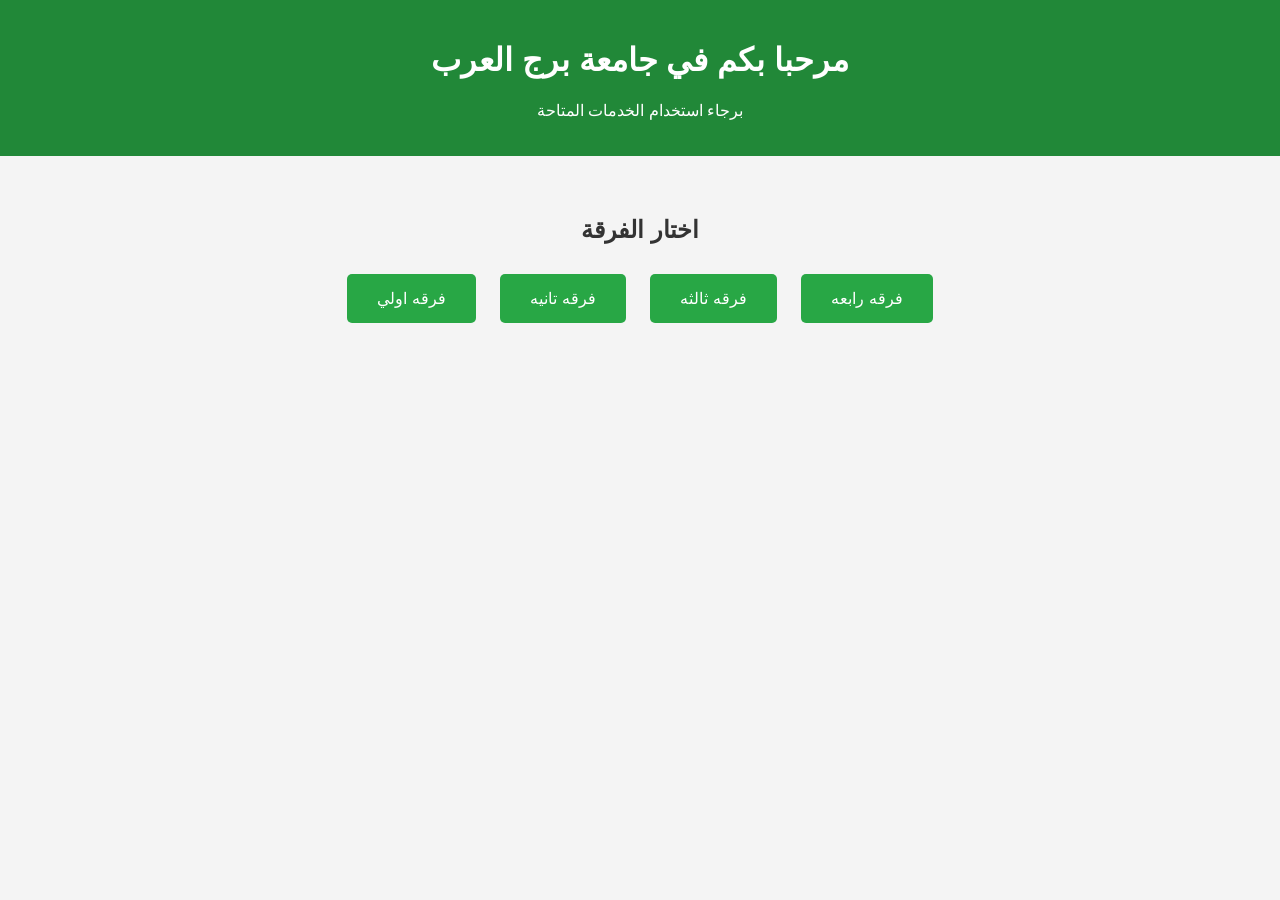
==== index.html @ a1711d14 "Add files via upload" ====
<!DOCTYPE html>
<html lang="en">
<head>
    <meta charset="UTF-8">
    <meta name="viewport" content="width=device-width, initial-scale=1.0">
    <title>جامعة برج العرب - اختار الفرقة</title>
    <link rel="shortcut icon" href="download.png" type="image/x-icon">
    <link rel="stylesheet" href="styles.css"> <!-- Link to CSS file -->
</head>
<body>
    <header>
        <h1>مرحبا بكم في جامعة برج العرب</h1>
        <p>برجاء استخدام الخدمات المتاحة</p>
    </header>
    
    <main>
        <section id="buttons-section">
            <h2>اختار الفرقة</h2>
            <button id="btn1">فرقه اولي</button> <!-- Button 1 -->
            <button id="btn2">فرقه تانيه</button> <!-- Button 2 -->
            <button id="btn3">فرقه ثالثه</button> <!-- Button 3 -->
            <button id="btn4">فرقه رابعه</button> <!-- Button 4 -->
        </section>
    </main>

    <script src="script.js"></script> <!-- Link to JS file -->
</body>
</html>
---- styles.css ----
/* Basic reset and body styles */
body {
    font-family: Arial, sans-serif;
    margin: 0;
    padding: 0;
    background-color: #f4f4f4; /* Light gray background */
    color: #333; /* Dark text color */
}

header {
    background-color: #218838; /* Blue header background */
    color: white;
    padding: 20px;
    text-align: center;
}

main {
    padding: 20px;
    text-align: center;
}

#buttons-section {
    margin-top: 40px;
}

button {
    background-color: #28a745; /* Green button color */
    color: white;
    padding: 15px 30px; /* Padding for button size */
    margin: 10px; /* Space between buttons */
    border: none; /* No border */
    border-radius: 5px; /* Rounded corners */
    font-size: 16px; /* Font size */
    cursor: pointer; /* Pointer on hover */
    transition: background-color 0.3s; /* Smooth color transition */
}

button:hover {
    background-color: #218838; /* Darker green on hover */
}

footer {
    background-color: #333; /* Dark footer */
    color: white;
    text-align: center;
    padding: 10px;
    position: fixed;
    bottom: 0;
    width: 100%;
}
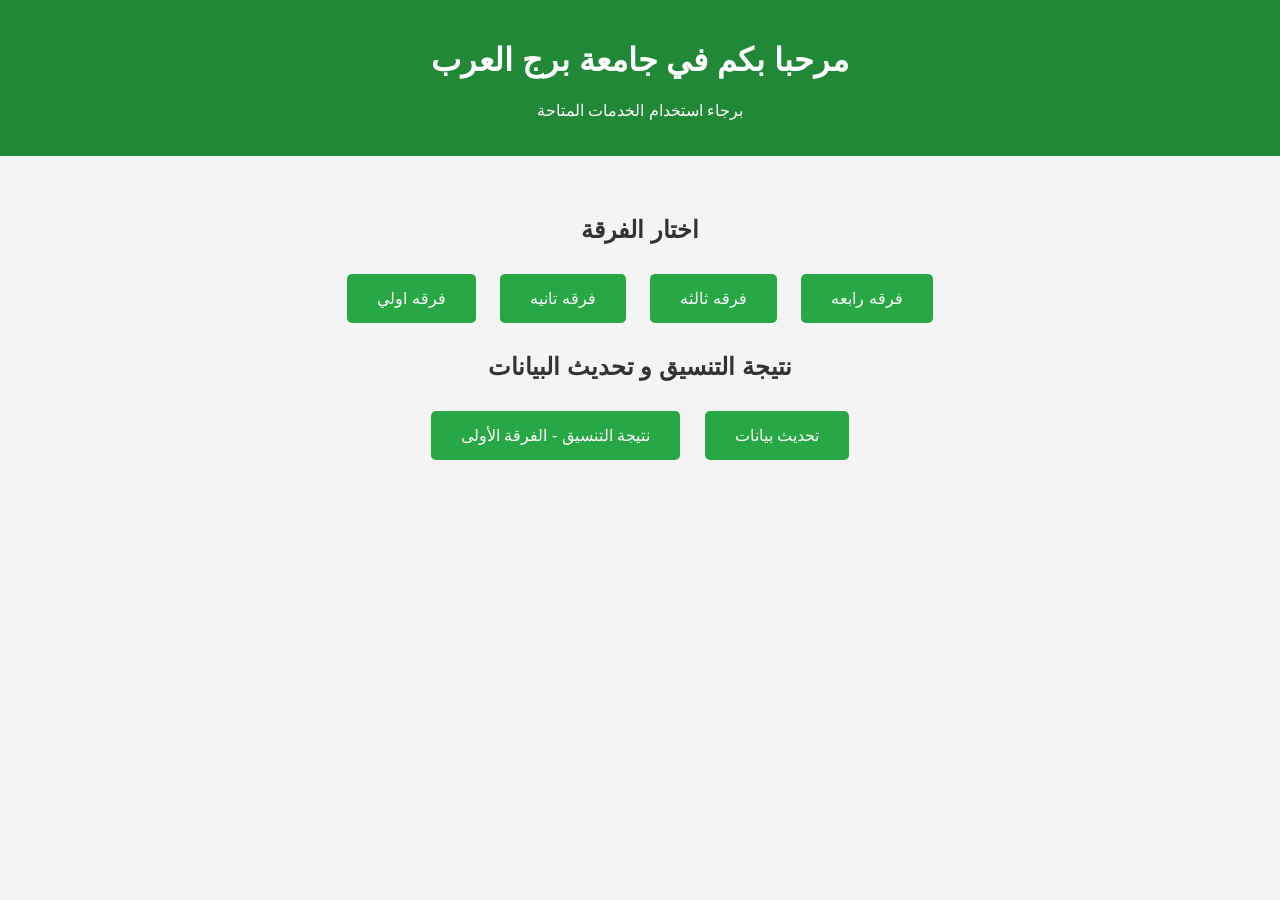
==== commit bcf9c8d2: "Add coordination results section to index.html Added a new section for coordination results and data" ====
--- a/index.html
+++ b/index.html
@@ -20,9 +20,16 @@
             <button id="btn2">فرقه تانيه</button> <!-- Button 2 -->
             <button id="btn3">فرقه ثالثه</button> <!-- Button 3 -->
             <button id="btn4">فرقه رابعه</button> <!-- Button 4 -->
+            
+        </section>
+
+        <section id="coordination-results-section">
+            <h2>نتيجة التنسيق و تحديث البيانات </h2>
+            <button id="coordination-btn1">نتيجة التنسيق - الفرقة الأولى</button>
+            <button id="coordination-btn2"> تحديث بيانات </button>
         </section>
     </main>
 
     <script src="script.js"></script> <!-- Link to JS file -->
 </body>
-</html>+</html>
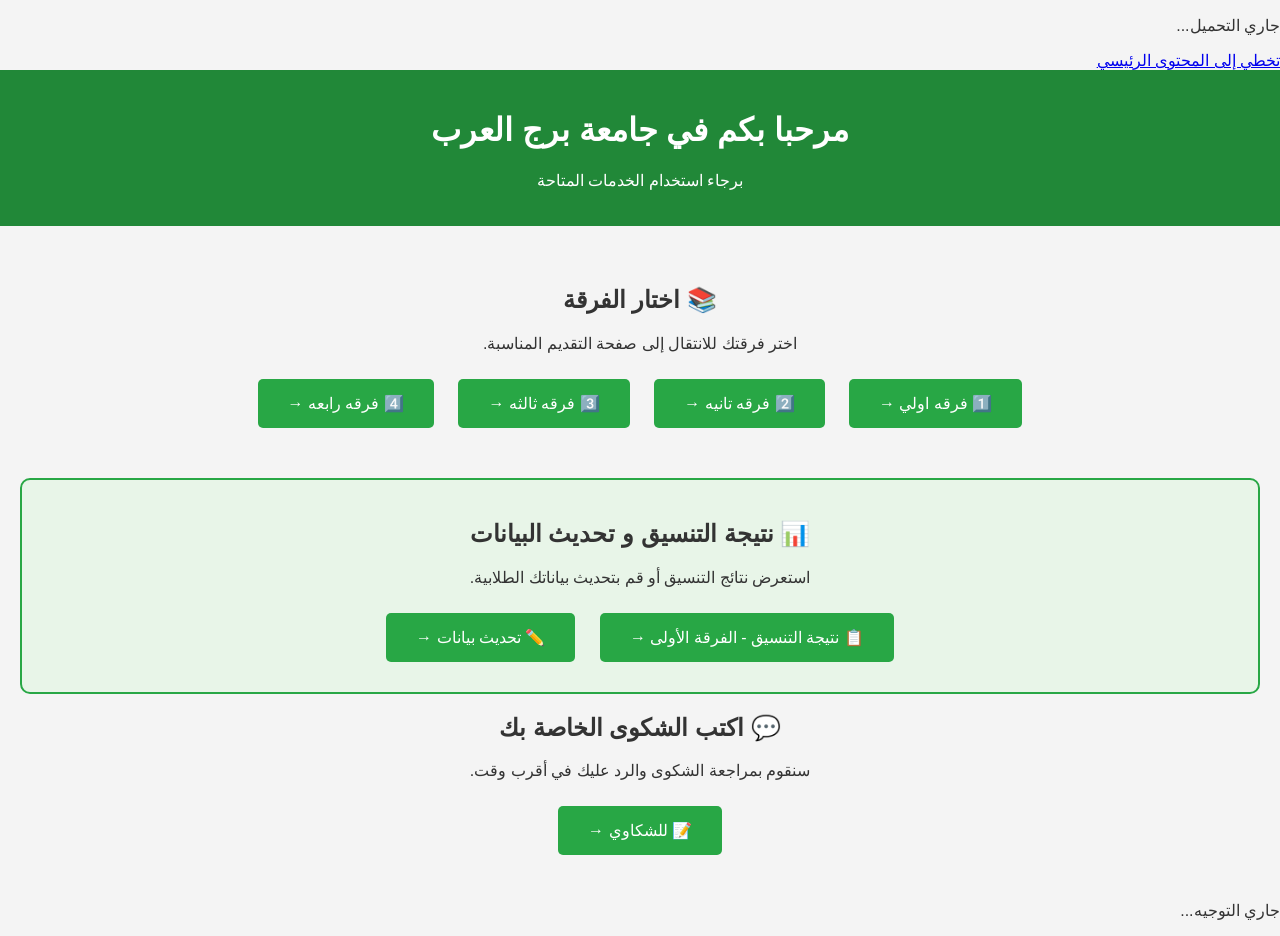
==== commit 87db6bdb: "Refactor index.html for RTL and accessibility enhancements Updated the HTML structure to support RTL" ====
--- a/index.html
+++ b/index.html
@@ -1,35 +1,136 @@
 <!DOCTYPE html>
-<html lang="en">
+<html lang="ar" dir="rtl">
 <head>
     <meta charset="UTF-8">
     <meta name="viewport" content="width=device-width, initial-scale=1.0">
+    <meta name="theme-color" content="#28a745">
+    <meta name="description" content="جامعة برج العرب - نظام التقديم الإلكتروني للفرق الدراسية المختلفة ونتائج التنسيق">
     <title>جامعة برج العرب - اختار الفرقة</title>
     <link rel="shortcut icon" href="download.png" type="image/x-icon">
-    <link rel="stylesheet" href="styles.css"> <!-- Link to CSS file -->
+    <link rel="stylesheet" href="styles.css">
 </head>
 <body>
+    <!-- Simple Loading Overlay -->
+    <div id="page-loader" class="page-loader">
+        <div class="loader-spinner"></div>
+        <p class="loader-text">جاري التحميل...</p>
+    </div>
+
+    <a href="#main-content" class="skip-link">تخطي إلى المحتوى الرئيسي</a>
+    
     <header>
-        <h1>مرحبا بكم في جامعة برج العرب</h1>
-        <p>برجاء استخدام الخدمات المتاحة</p>
+        <div class="header-content">
+            <h1 class="fade-in-up">مرحبا بكم في جامعة برج العرب</h1>
+            <p class="fade-in-up delay-1">برجاء استخدام الخدمات المتاحة</p>
+        </div>
     </header>
     
-    <main>
-        <section id="buttons-section">
-            <h2>اختار الفرقة</h2>
-            <button id="btn1">فرقه اولي</button> <!-- Button 1 -->
-            <button id="btn2">فرقه تانيه</button> <!-- Button 2 -->
-            <button id="btn3">فرقه ثالثه</button> <!-- Button 3 -->
-            <button id="btn4">فرقه رابعه</button> <!-- Button 4 -->
-            
+    <main id="main-content">
+        <section id="buttons-section" class="section-card fade-in-up delay-2" aria-labelledby="choose-grade-title">
+            <div class="section-header">
+                <h2 id="choose-grade-title">
+                    <span class="icon">📚</span>
+                    اختار الفرقة
+                </h2>
+                <p id="choose-grade-desc">اختر فرقتك للانتقال إلى صفحة التقديم المناسبة.</p>
+            </div>
+            <div role="group" class="button-grid" aria-labelledby="choose-grade-title" aria-describedby="choose-grade-desc">
+                <button id="btn1" type="button" class="btn-primary" aria-label="الانتقال إلى تقديم الفرقة الأولى" title="تقديم الفرقة الأولى">
+                    <span class="btn-icon">1️⃣</span>
+                    <span class="btn-text">فرقه اولي</span>
+                    <span class="btn-arrow">→</span>
+                </button>
+                <button id="btn2" type="button" class="btn-primary" aria-label="الانتقال إلى تقديم الفرقة الثانية" title="تقديم الفرقة الثانية">
+                    <span class="btn-icon">2️⃣</span>
+                    <span class="btn-text">فرقه تانيه</span>
+                    <span class="btn-arrow">→</span>
+                </button>
+                <button id="btn3" type="button" class="btn-primary" aria-label="الانتقال إلى تقديم الفرقة الثالثة" title="تقديم الفرقة الثالثة">
+                    <span class="btn-icon">3️⃣</span>
+                    <span class="btn-text">فرقه ثالثه</span>
+                    <span class="btn-arrow">→</span>
+                </button>
+                <button id="btn4" type="button" class="btn-primary" aria-label="الانتقال إلى تقديم الفرقة الرابعة" title="تقديم الفرقة الرابعة">
+                    <span class="btn-icon">4️⃣</span>
+                    <span class="btn-text">فرقه رابعه</span>
+                    <span class="btn-arrow">→</span>
+                </button>
+            </div>
         </section>
 
-        <section id="coordination-results-section">
-            <h2>نتيجة التنسيق و تحديث البيانات </h2>
-            <button id="coordination-btn1">نتيجة التنسيق - الفرقة الأولى</button>
-            <button id="coordination-btn2"> تحديث بيانات </button>
+        <section id="coordination-results-section" class="section-card fade-in-up delay-3" aria-labelledby="coordination-title">
+            <div class="section-header">
+                <h2 id="coordination-title">
+                    <span class="icon">📊</span>
+                    نتيجة التنسيق و تحديث البيانات
+                </h2>
+                <p id="coordination-desc">استعرض نتائج التنسيق أو قم بتحديث بياناتك الطلابية.</p>
+            </div>
+            <div role="group" class="button-grid" aria-labelledby="coordination-title" aria-describedby="coordination-desc">
+                <button id="coordination-btn1" type="button" class="btn-secondary" aria-label="عرض نتيجة التنسيق للفرقة الأولى" title="نتيجة التنسيق - الفرقة الأولى">
+                    <span class="btn-icon">📋</span>
+                    <span class="btn-text">نتيجة التنسيق - الفرقة الأولى</span>
+                    <span class="btn-arrow">→</span>
+                </button>
+                <button id="coordination-btn2" type="button" class="btn-secondary" aria-label="تحديث بيانات الطالب" title="تحديث بيانات">
+                    <span class="btn-icon">✏️</span>
+                    <span class="btn-text">تحديث بيانات</span>
+                    <span class="btn-arrow">→</span>
+                </button>
+            </div>
         </section>
+
+        <section id="complaints-section" class="section-card fade-in-up delay-4" aria-labelledby="complaints-title">
+            <div class="section-header">
+                <h2 id="complaints-title">
+                    <span class="icon">💬</span>
+                    اكتب الشكوى الخاصة بك
+                </h2>
+                <p id="complaints-desc">سنقوم بمراجعة الشكوى والرد عليك في أقرب وقت.</p>
+            </div>
+            <div role="group" class="button-grid" aria-labelledby="complaints-title" aria-describedby="complaints-desc">
+                <button id="complaints-btn" class="btn-danger" type="button" aria-label="فتح نموذج الشكاوي" title="فتح نموذج الشكاوي">
+                    <span class="btn-icon">📝</span>
+                    <span class="btn-text">للشكاوي</span>
+                    <span class="btn-arrow">→</span>
+                </button>
+            </div>
+        </section>
+
+        <!-- <section id="payment-section" class="section-card fade-in-up delay-5" aria-labelledby="payment-title">
+            <div class="section-header">
+                <h2 id="payment-title">
+                    <span class="icon">💳</span>
+                    الدفع الإلكتروني
+                </h2>
+                <p id="payment-desc">اختر طريقة الدفع المناسبة لك وقم بإتمام عملية الدفع.</p>
+            </div>
+            <div role="group" class="button-grid" aria-labelledby="payment-title" aria-describedby="payment-desc">   
+                <button id="instapay-btn" class="btn-payment" type="button" aria-label="الدفع عبر Insta Pay" title="Insta Pay">
+                    <span class="btn-icon">💵</span>
+                    <span class="btn-text">Insta Pay</span>
+                    <span class="btn-arrow">→</span>
+                </button>
+                <button id="vodafone-cash-btn" class="btn-payment" type="button" aria-label="الدفع عبر Vodafone Cash" title="Vodafone Cash">
+                    <span class="btn-icon">📱</span>
+                    <span class="btn-text">Vodafone Cash</span>
+                    <span class="btn-arrow">→</span>
+                </button>
+                <button id="sign-up-btn" class="btn-payment" type="button" aria-label="إرسال السكريبت بعد الدفع" title="إرسال السكريبت بعد الدفع">
+                    <span class="btn-icon">📤</span>
+                    <span class="btn-text">ابعت اسكريين بعد الدفع</span>
+                    <span class="btn-arrow">→</span>
+                </button>
+            </div>
+        </section> -->
     </main>
 
-    <script src="script.js"></script> <!-- Link to JS file -->
+    <!-- Button Loading Indicator -->
+    <div id="button-loader" class="button-loader" aria-hidden="true">
+        <div class="button-spinner"></div>
+        <p>جاري التوجيه...</p>
+    </div>
+
+    <script src="script.js"></script>
 </body>
 </html>
--- a/styles.css
+++ b/styles.css
@@ -21,6 +21,14 @@
 
 #buttons-section {
     margin-top: 40px;
+}
+
+#coordination-results-section {
+    margin-top: 40px;
+    padding: 20px;
+    background-color: #e8f5e8; /* Light green background */
+    border-radius: 10px; /* Rounded corners */
+    border: 2px solid #28a745; /* Green border */
 }
 
 button {
@@ -47,4 +55,4 @@
     position: fixed;
     bottom: 0;
     width: 100%;
-}+}
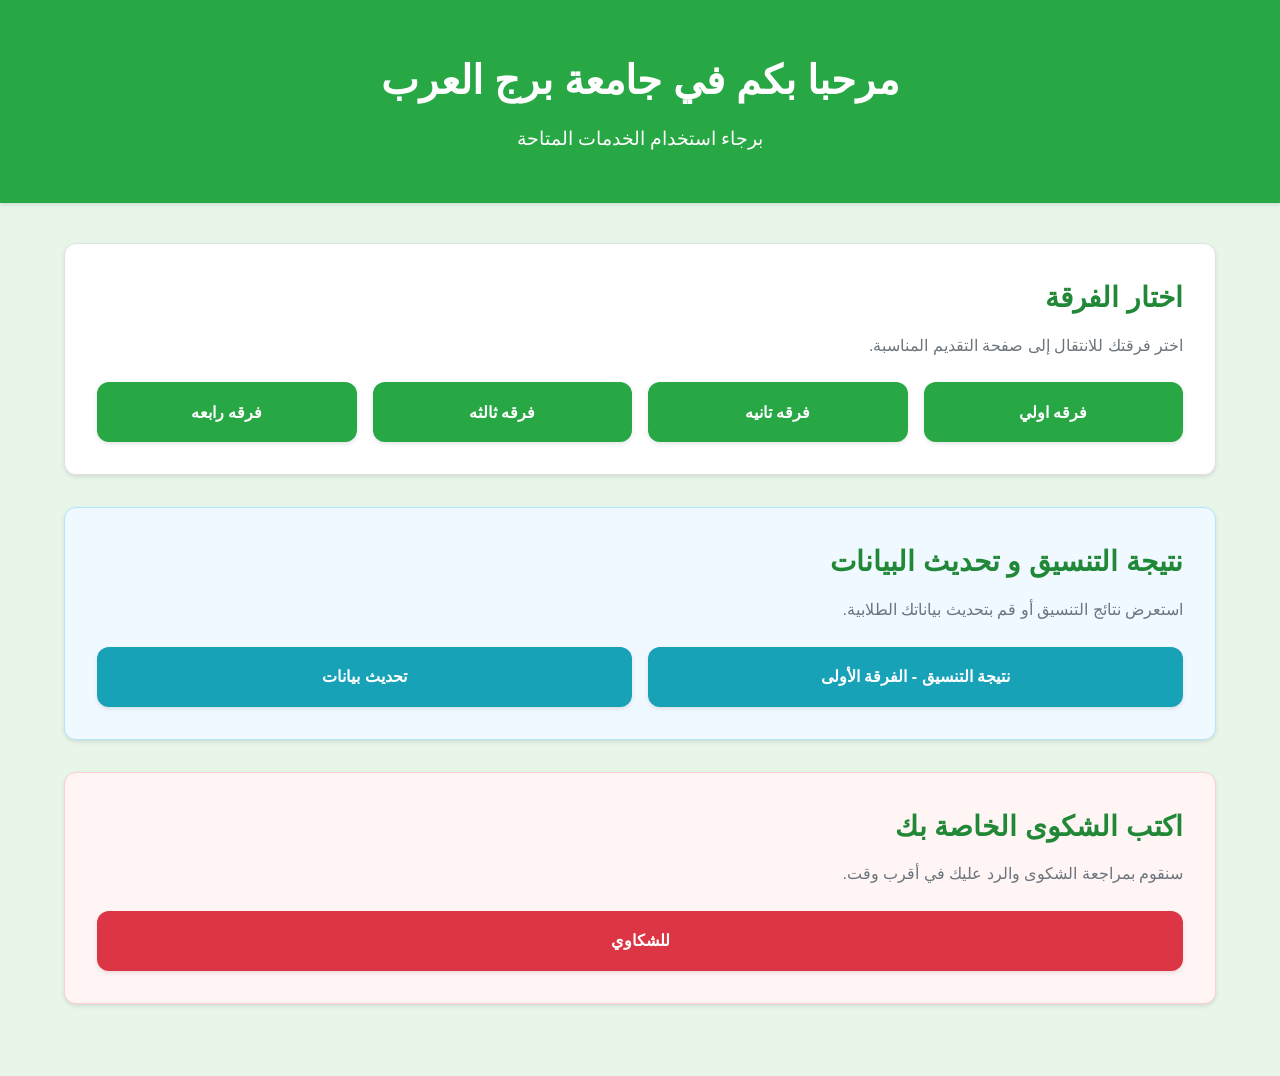
==== commit 2ace9553: "Refactor index.html for clarity and consistency Updated the HTML content to improve clarity and cons" ====
--- a/index.html
+++ b/index.html
@@ -13,7 +13,7 @@
     <!-- Simple Loading Overlay -->
     <div id="page-loader" class="page-loader">
         <div class="loader-spinner"></div>
-        <p class="loader-text">جاري التحميل...</p>
+        <p class="loader-text">loading</p>
     </div>
 
     <a href="#main-content" class="skip-link">تخطي إلى المحتوى الرئيسي</a>
@@ -28,98 +28,67 @@
     <main id="main-content">
         <section id="buttons-section" class="section-card fade-in-up delay-2" aria-labelledby="choose-grade-title">
             <div class="section-header">
-                <h2 id="choose-grade-title">
-                    <span class="icon">📚</span>
-                    اختار الفرقة
-                </h2>
+                <h2 id="choose-grade-title">اختار الفرقة</h2>
                 <p id="choose-grade-desc">اختر فرقتك للانتقال إلى صفحة التقديم المناسبة.</p>
             </div>
             <div role="group" class="button-grid" aria-labelledby="choose-grade-title" aria-describedby="choose-grade-desc">
                 <button id="btn1" type="button" class="btn-primary" aria-label="الانتقال إلى تقديم الفرقة الأولى" title="تقديم الفرقة الأولى">
-                    <span class="btn-icon">1️⃣</span>
                     <span class="btn-text">فرقه اولي</span>
-                    <span class="btn-arrow">→</span>
                 </button>
                 <button id="btn2" type="button" class="btn-primary" aria-label="الانتقال إلى تقديم الفرقة الثانية" title="تقديم الفرقة الثانية">
-                    <span class="btn-icon">2️⃣</span>
                     <span class="btn-text">فرقه تانيه</span>
-                    <span class="btn-arrow">→</span>
                 </button>
                 <button id="btn3" type="button" class="btn-primary" aria-label="الانتقال إلى تقديم الفرقة الثالثة" title="تقديم الفرقة الثالثة">
-                    <span class="btn-icon">3️⃣</span>
                     <span class="btn-text">فرقه ثالثه</span>
-                    <span class="btn-arrow">→</span>
                 </button>
                 <button id="btn4" type="button" class="btn-primary" aria-label="الانتقال إلى تقديم الفرقة الرابعة" title="تقديم الفرقة الرابعة">
-                    <span class="btn-icon">4️⃣</span>
                     <span class="btn-text">فرقه رابعه</span>
-                    <span class="btn-arrow">→</span>
                 </button>
             </div>
         </section>
 
         <section id="coordination-results-section" class="section-card fade-in-up delay-3" aria-labelledby="coordination-title">
             <div class="section-header">
-                <h2 id="coordination-title">
-                    <span class="icon">📊</span>
-                    نتيجة التنسيق و تحديث البيانات
-                </h2>
+                <h2 id="coordination-title">نتيجة التنسيق و تحديث البيانات</h2>
                 <p id="coordination-desc">استعرض نتائج التنسيق أو قم بتحديث بياناتك الطلابية.</p>
             </div>
             <div role="group" class="button-grid" aria-labelledby="coordination-title" aria-describedby="coordination-desc">
                 <button id="coordination-btn1" type="button" class="btn-secondary" aria-label="عرض نتيجة التنسيق للفرقة الأولى" title="نتيجة التنسيق - الفرقة الأولى">
-                    <span class="btn-icon">📋</span>
                     <span class="btn-text">نتيجة التنسيق - الفرقة الأولى</span>
-                    <span class="btn-arrow">→</span>
                 </button>
                 <button id="coordination-btn2" type="button" class="btn-secondary" aria-label="تحديث بيانات الطالب" title="تحديث بيانات">
-                    <span class="btn-icon">✏️</span>
                     <span class="btn-text">تحديث بيانات</span>
-                    <span class="btn-arrow">→</span>
                 </button>
             </div>
         </section>
 
         <section id="complaints-section" class="section-card fade-in-up delay-4" aria-labelledby="complaints-title">
             <div class="section-header">
-                <h2 id="complaints-title">
-                    <span class="icon">💬</span>
-                    اكتب الشكوى الخاصة بك
-                </h2>
+                <h2 id="complaints-title">اكتب الشكوى الخاصة بك</h2>
                 <p id="complaints-desc">سنقوم بمراجعة الشكوى والرد عليك في أقرب وقت.</p>
             </div>
             <div role="group" class="button-grid" aria-labelledby="complaints-title" aria-describedby="complaints-desc">
                 <button id="complaints-btn" class="btn-danger" type="button" aria-label="فتح نموذج الشكاوي" title="فتح نموذج الشكاوي">
-                    <span class="btn-icon">📝</span>
                     <span class="btn-text">للشكاوي</span>
-                    <span class="btn-arrow">→</span>
                 </button>
             </div>
         </section>
 
+        <!-- Payment section is commented out -->
         <!-- <section id="payment-section" class="section-card fade-in-up delay-5" aria-labelledby="payment-title">
             <div class="section-header">
-                <h2 id="payment-title">
-                    <span class="icon">💳</span>
-                    الدفع الإلكتروني
-                </h2>
+                <h2 id="payment-title">الدفع الإلكتروني</h2>
                 <p id="payment-desc">اختر طريقة الدفع المناسبة لك وقم بإتمام عملية الدفع.</p>
             </div>
             <div role="group" class="button-grid" aria-labelledby="payment-title" aria-describedby="payment-desc">   
                 <button id="instapay-btn" class="btn-payment" type="button" aria-label="الدفع عبر Insta Pay" title="Insta Pay">
-                    <span class="btn-icon">💵</span>
                     <span class="btn-text">Insta Pay</span>
-                    <span class="btn-arrow">→</span>
                 </button>
                 <button id="vodafone-cash-btn" class="btn-payment" type="button" aria-label="الدفع عبر Vodafone Cash" title="Vodafone Cash">
-                    <span class="btn-icon">📱</span>
                     <span class="btn-text">Vodafone Cash</span>
-                    <span class="btn-arrow">→</span>
                 </button>
                 <button id="sign-up-btn" class="btn-payment" type="button" aria-label="إرسال السكريبت بعد الدفع" title="إرسال السكريبت بعد الدفع">
-                    <span class="btn-icon">📤</span>
                     <span class="btn-text">ابعت اسكريين بعد الدفع</span>
-                    <span class="btn-arrow">→</span>
                 </button>
             </div>
         </section> -->
@@ -128,7 +97,7 @@
     <!-- Button Loading Indicator -->
     <div id="button-loader" class="button-loader" aria-hidden="true">
         <div class="button-spinner"></div>
-        <p>جاري التوجيه...</p>
+        <p>loading</p>
     </div>
 
     <script src="script.js"></script>
--- a/styles.css
+++ b/styles.css
@@ -1,58 +1,457 @@
-/* Basic reset and body styles */
-body {
-    font-family: Arial, sans-serif;
-    margin: 0;
-    padding: 0;
-    background-color: #f4f4f4; /* Light gray background */
-    color: #333; /* Dark text color */
-}
-
-header {
-    background-color: #218838; /* Blue header background */
-    color: white;
-    padding: 20px;
-    text-align: center;
-}
-
-main {
-    padding: 20px;
-    text-align: center;
-}
-
-#buttons-section {
-    margin-top: 40px;
-}
-
-#coordination-results-section {
-    margin-top: 40px;
-    padding: 20px;
-    background-color: #e8f5e8; /* Light green background */
-    border-radius: 10px; /* Rounded corners */
-    border: 2px solid #28a745; /* Green border */
-}
-
-button {
-    background-color: #28a745; /* Green button color */
-    color: white;
-    padding: 15px 30px; /* Padding for button size */
-    margin: 10px; /* Space between buttons */
-    border: none; /* No border */
-    border-radius: 5px; /* Rounded corners */
-    font-size: 16px; /* Font size */
-    cursor: pointer; /* Pointer on hover */
-    transition: background-color 0.3s; /* Smooth color transition */
-}
-
-button:hover {
-    background-color: #218838; /* Darker green on hover */
-}
-
-footer {
-    background-color: #333; /* Dark footer */
-    color: white;
-    text-align: center;
-    padding: 10px;
-    position: fixed;
-    bottom: 0;
-    width: 100%;
-}
+/* ============================================
+   Simple & Clean Design System
+   ============================================ */
+:root {
+    --primary-color: #28a745;
+    --primary-dark: #218838;
+    --primary-light: #34ce57;
+    --secondary-color: #6c757d;
+    --accent-color: #dc3545;
+    
+    /* Simple Light Green Background */
+    --background: #e8f5e9;
+    
+    /* Clean Cards */
+    --card-bg: #ffffff;
+    --card-border: #e0e0e0;
+    
+    /* Typography */
+    --text-primary: #212529;
+    --text-secondary: #6c757d;
+    
+    /* Simple Shadows */
+    --shadow-sm: 0 2px 4px rgba(0, 0, 0, 0.1);
+    --shadow-md: 0 4px 8px rgba(0, 0, 0, 0.12);
+    
+    /* Simple Spacing */
+    --border-radius: 12px;
+    
+    /* Simple Transitions */
+    --transition: all 0.3s ease;
+}
+
+/* ============================================
+   Reset & Base Styles
+   ============================================ */
+* {
+    margin: 0;
+    padding: 0;
+    box-sizing: border-box;
+}
+
+html {
+    scroll-behavior: smooth;
+}
+
+body {
+    font-family: 'Segoe UI', 'Cairo', Tahoma, Geneva, Verdana, sans-serif;
+    background: var(--background);
+    color: var(--text-primary);
+    line-height: 1.6;
+    min-height: 100vh;
+    direction: rtl;
+    -webkit-font-smoothing: antialiased;
+}
+
+/* ============================================
+   Simple Page Loader
+   ============================================ */
+.page-loader {
+    position: fixed;
+    top: 0;
+    left: 0;
+    width: 100%;
+    height: 100%;
+    background: var(--primary-color);
+    display: flex;
+    flex-direction: column;
+    align-items: center;
+    justify-content: center;
+    z-index: 9999;
+    transition: opacity 0.4s ease, visibility 0.4s;
+}
+
+.page-loader.hidden {
+    opacity: 0;
+    visibility: hidden;
+}
+
+.loader-spinner {
+    width: 50px;
+    height: 50px;
+    border: 4px solid rgba(255, 255, 255, 0.3);
+    border-top-color: white;
+    border-radius: 50%;
+    animation: spin 0.8s linear infinite;
+    margin-bottom: 1rem;
+}
+
+@keyframes spin {
+    to { transform: rotate(360deg); }
+}
+
+.loader-text {
+    color: white;
+    font-size: 1.1rem;
+    font-weight: 500;
+}
+
+/* ============================================
+   Simple Button Loader
+   ============================================ */
+.button-loader {
+    position: fixed;
+    bottom: 2rem;
+    left: 50%;
+    transform: translateX(-50%) translateY(100px);
+    background: white;
+    padding: 1rem 1.5rem;
+    border-radius: 8px;
+    box-shadow: var(--shadow-md);
+    display: flex;
+    align-items: center;
+    gap: 0.75rem;
+    z-index: 1000;
+    opacity: 0;
+    transition: var(--transition);
+}
+
+.button-loader.show {
+    opacity: 1;
+    transform: translateX(-50%) translateY(0);
+}
+
+.button-spinner {
+    width: 16px;
+    height: 16px;
+    border: 2px solid rgba(40, 167, 69, 0.2);
+    border-top-color: var(--primary-color);
+    border-radius: 50%;
+    animation: spin 0.6s linear infinite;
+}
+
+.button-loader p {
+    margin: 0;
+    color: var(--text-primary);
+    font-weight: 500;
+    font-size: 0.9rem;
+}
+
+/* ============================================
+   Skip Link
+   ============================================ */
+.skip-link {
+    position: absolute;
+    top: -40px;
+    right: 0;
+    background: var(--primary-color);
+    color: white;
+    padding: 0.5rem 1rem;
+    text-decoration: none;
+    border-radius: 0 0 4px 4px;
+    z-index: 1000;
+    font-weight: 500;
+}
+
+.skip-link:focus {
+    top: 0;
+}
+
+/* ============================================
+   Simple Header
+   ============================================ */
+header {
+    background: var(--primary-color);
+    color: white;
+    padding: 3rem 2rem;
+    text-align: center;
+    box-shadow: var(--shadow-sm);
+}
+
+.header-content {
+    max-width: 800px;
+    margin: 0 auto;
+}
+
+header h1 {
+    font-size: clamp(1.75rem, 4vw, 2.5rem);
+    font-weight: 700;
+    margin-bottom: 0.75rem;
+}
+
+header p {
+    font-size: clamp(1rem, 2vw, 1.2rem);
+    opacity: 0.95;
+}
+
+/* ============================================
+   Simple Fade In
+   ============================================ */
+.fade-in-up {
+    opacity: 0;
+    transform: translateY(20px);
+    animation: fadeIn 0.5s ease forwards;
+}
+
+.fade-in-up.delay-1 { animation-delay: 0.1s; }
+.fade-in-up.delay-2 { animation-delay: 0.2s; }
+.fade-in-up.delay-3 { animation-delay: 0.3s; }
+.fade-in-up.delay-4 { animation-delay: 0.4s; }
+.fade-in-up.delay-5 { animation-delay: 0.5s; }
+
+@keyframes fadeIn {
+    to {
+        opacity: 1;
+        transform: translateY(0);
+    }
+}
+
+/* ============================================
+   Main Container
+   ============================================ */
+main {
+    max-width: 1200px;
+    margin: 0 auto;
+    padding: 2.5rem 1.5rem;
+}
+
+/* ============================================
+   Simple Section Cards
+   ============================================ */
+.section-card {
+    background: var(--card-bg);
+    border-radius: var(--border-radius);
+    padding: 2rem;
+    margin-bottom: 2rem;
+    box-shadow: var(--shadow-sm);
+    border: 1px solid var(--card-border);
+    transition: var(--transition);
+}
+
+.section-card:hover {
+    box-shadow: var(--shadow-md);
+    transform: translateY(-2px);
+}
+
+.section-header {
+    margin-bottom: 1.5rem;
+}
+
+.section-header h2 {
+    font-size: clamp(1.5rem, 3vw, 1.75rem);
+    color: var(--primary-dark);
+    margin-bottom: 0.75rem;
+    font-weight: 700;
+    display: flex;
+    align-items: center;
+    gap: 0.5rem;
+}
+
+.section-header h2 .icon {
+    font-size: 1.3em;
+}
+
+.section-header p {
+    color: var(--text-secondary);
+    font-size: 1rem;
+    line-height: 1.6;
+}
+
+/* ============================================
+   Simple Button Grid
+   ============================================ */
+.button-grid {
+    display: grid;
+    grid-template-columns: repeat(auto-fit, minmax(200px, 1fr));
+    gap: 1rem;
+    margin-top: 1.5rem;
+}
+
+/* ============================================
+   Simple Button Styles
+   ============================================ */
+button {
+    background: var(--primary-color);
+    color: white;
+    padding: 1rem 1.5rem;
+    border: none;
+    border-radius: var(--border-radius);
+    font-size: 1rem;
+    font-weight: 600;
+    cursor: pointer;
+    transition: var(--transition);
+    box-shadow: var(--shadow-sm);
+    min-height: 60px;
+    display: flex;
+    align-items: center;
+    justify-content: center;
+    gap: 0.5rem;
+    text-align: center;
+}
+
+button:hover {
+    background: var(--primary-dark);
+    box-shadow: var(--shadow-md);
+    transform: translateY(-2px);
+}
+
+button:active {
+    transform: translateY(0);
+}
+
+button:focus {
+    outline: 3px solid rgba(40, 167, 69, 0.3);
+    outline-offset: 2px;
+}
+
+button.loading {
+    opacity: 0.7;
+    cursor: not-allowed;
+}
+
+/* Button Content */
+.btn-icon {
+    font-size: 1.2em;
+}
+
+.btn-text {
+    flex: 1;
+    text-align: center;
+}
+
+.btn-arrow {
+    font-size: 1.1em;
+    opacity: 0.8;
+}
+
+/* ============================================
+   Button Variants
+   ============================================ */
+.btn-primary {
+    background: var(--primary-color);
+}
+
+.btn-primary:hover {
+    background: var(--primary-dark);
+}
+
+.btn-secondary {
+    background: #17a2b8;
+}
+
+.btn-secondary:hover {
+    background: #138496;
+}
+
+.btn-danger {
+    background: var(--accent-color);
+}
+
+.btn-danger:hover {
+    background: #c82333;
+}
+
+.btn-payment {
+    background: var(--secondary-color);
+}
+
+.btn-payment:hover {
+    background: #5a6268;
+}
+
+/* ============================================
+   Section-Specific Styles
+   ============================================ */
+#coordination-results-section {
+    background: #f0f9ff;
+    border-color: #b3e5fc;
+}
+
+#complaints-section {
+    background: #fff5f5;
+    border-color: #ffcdd2;
+}
+
+#payment-section {
+    background: #f5f5f5;
+    border-color: #e0e0e0;
+}
+
+/* ============================================
+   Responsive Design
+   ============================================ */
+@media (max-width: 768px) {
+    main {
+        padding: 1.5rem 1rem;
+    }
+
+    header {
+        padding: 2rem 1.5rem;
+    }
+
+    .section-card {
+        padding: 1.5rem;
+        margin-bottom: 1.5rem;
+    }
+
+    .button-grid {
+        grid-template-columns: 1fr;
+    }
+
+    button {
+        padding: 0.875rem 1.25rem;
+        font-size: 0.95rem;
+        min-height: 55px;
+    }
+}
+
+@media (max-width: 480px) {
+    .section-card {
+        padding: 1.25rem;
+    }
+
+    button {
+        flex-direction: column;
+        gap: 0.25rem;
+        padding: 1rem;
+    }
+}
+
+/* ============================================
+   Accessibility
+   ============================================ */
+@media (prefers-reduced-motion: reduce) {
+    *,
+    *::before,
+    *::after {
+        animation-duration: 0.01ms !important;
+        animation-iteration-count: 1 !important;
+        transition-duration: 0.01ms !important;
+    }
+}
+
+/* ============================================
+   Print Styles
+   ============================================ */
+@media print {
+    body {
+        background: white;
+    }
+
+    .page-loader,
+    .button-loader {
+        display: none;
+    }
+
+    .section-card {
+        box-shadow: none;
+        border: 1px solid #ddd;
+        page-break-inside: avoid;
+    }
+
+    button {
+        background: #f4f4f4 !important;
+        color: #000 !important;
+        border: 1px solid #ddd;
+    }
+}
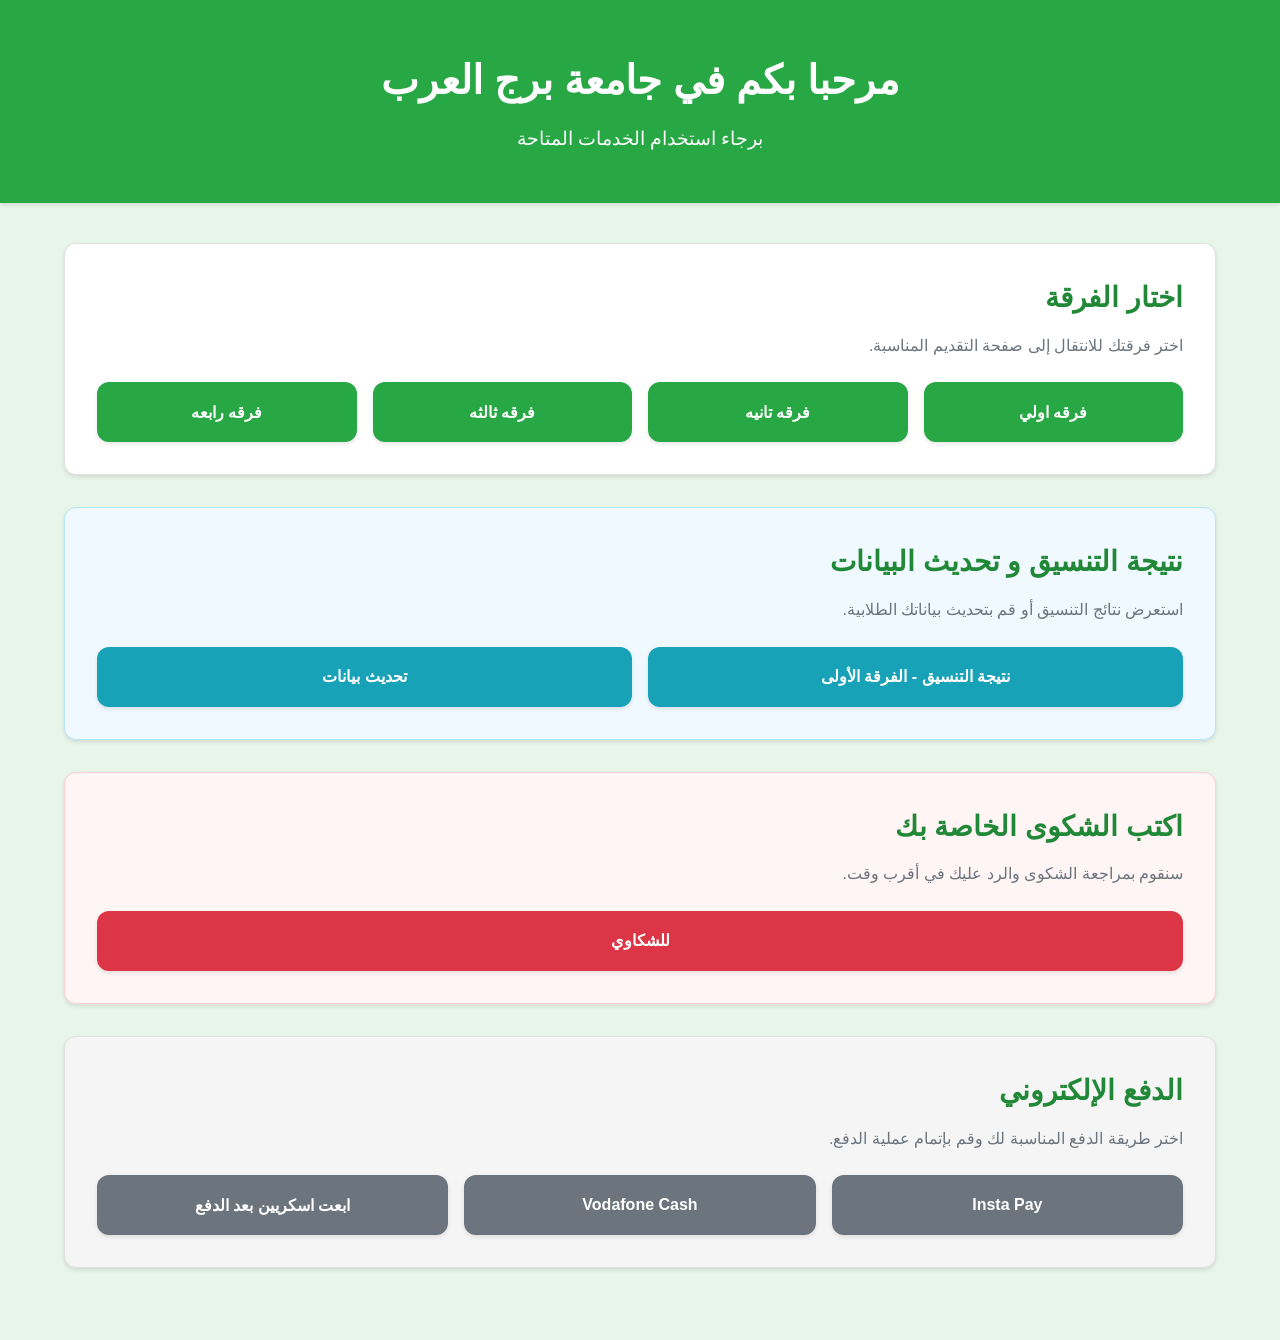
==== commit d28fc1fa: "Fix HTML formatting and structure" ====
--- a/index.html
+++ b/index.html
@@ -75,7 +75,7 @@
         </section>
 
         <!-- Payment section is commented out -->
-        <!-- <section id="payment-section" class="section-card fade-in-up delay-5" aria-labelledby="payment-title">
+        <section id="payment-section" class="section-card fade-in-up delay-5" aria-labelledby="payment-title">
             <div class="section-header">
                 <h2 id="payment-title">الدفع الإلكتروني</h2>
                 <p id="payment-desc">اختر طريقة الدفع المناسبة لك وقم بإتمام عملية الدفع.</p>
@@ -91,7 +91,7 @@
                     <span class="btn-text">ابعت اسكريين بعد الدفع</span>
                 </button>
             </div>
-        </section> -->
+        </section>
     </main>
 
     <!-- Button Loading Indicator -->
@@ -103,3 +103,4 @@
     <script src="script.js"></script>
 </body>
 </html>
+
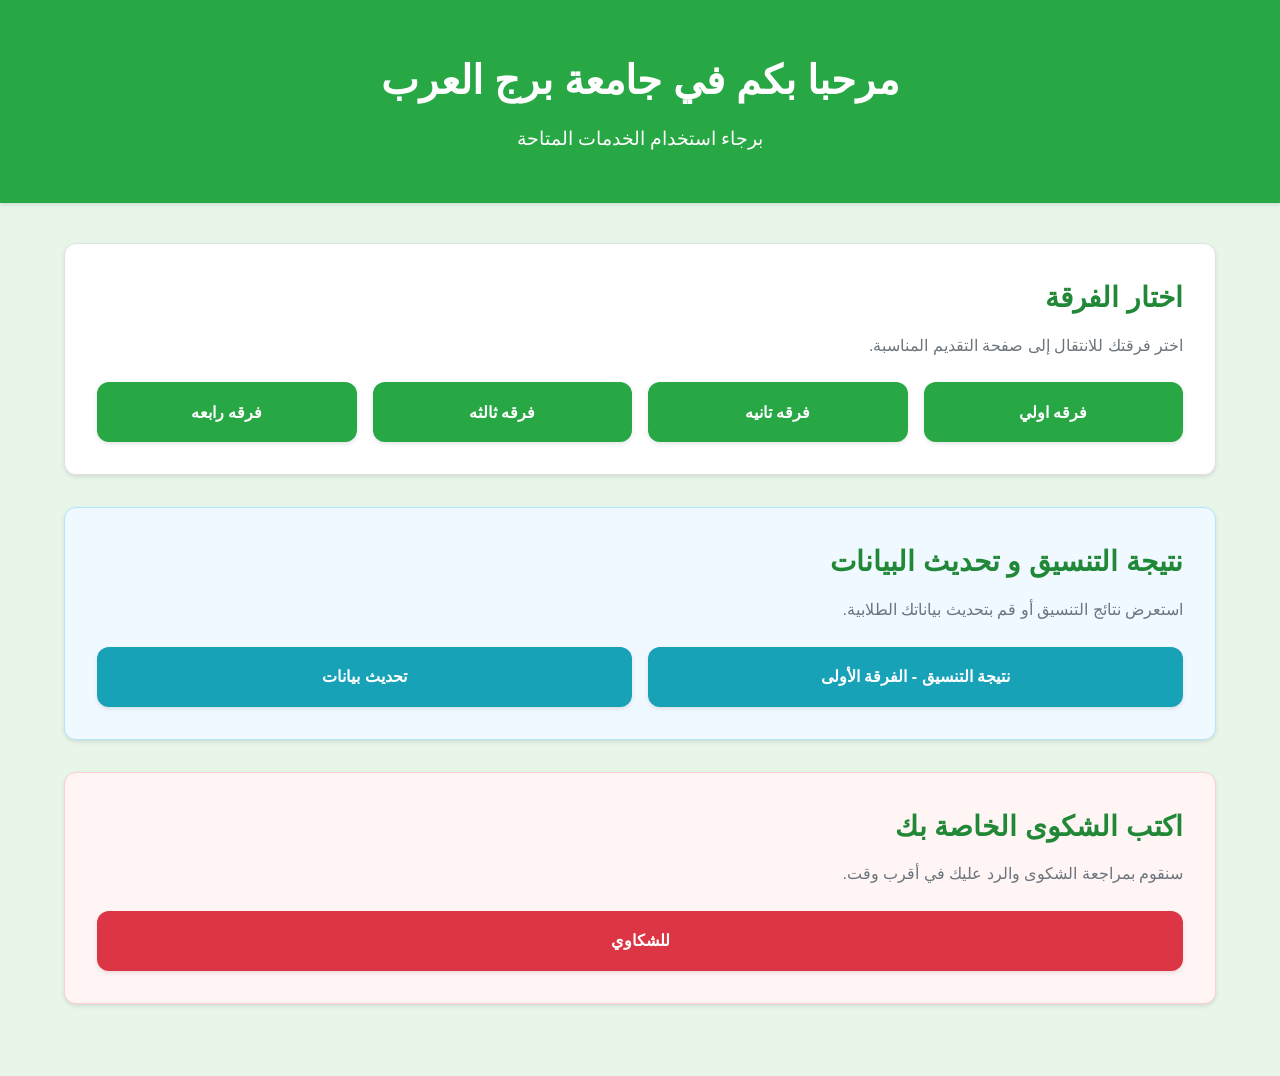
==== commit d6c9f4be: "Fix formatting issues in index.html" ====
--- a/index.html
+++ b/index.html
@@ -75,7 +75,7 @@
         </section>
 
         <!-- Payment section is commented out -->
-        <section id="payment-section" class="section-card fade-in-up delay-5" aria-labelledby="payment-title">
+        <!-- <section id="payment-section" class="section-card fade-in-up delay-5" aria-labelledby="payment-title">
             <div class="section-header">
                 <h2 id="payment-title">الدفع الإلكتروني</h2>
                 <p id="payment-desc">اختر طريقة الدفع المناسبة لك وقم بإتمام عملية الدفع.</p>
@@ -91,7 +91,7 @@
                     <span class="btn-text">ابعت اسكريين بعد الدفع</span>
                 </button>
             </div>
-        </section>
+        </section> -->
     </main>
 
     <!-- Button Loading Indicator -->
@@ -104,3 +104,4 @@
 </body>
 </html>
 
+
